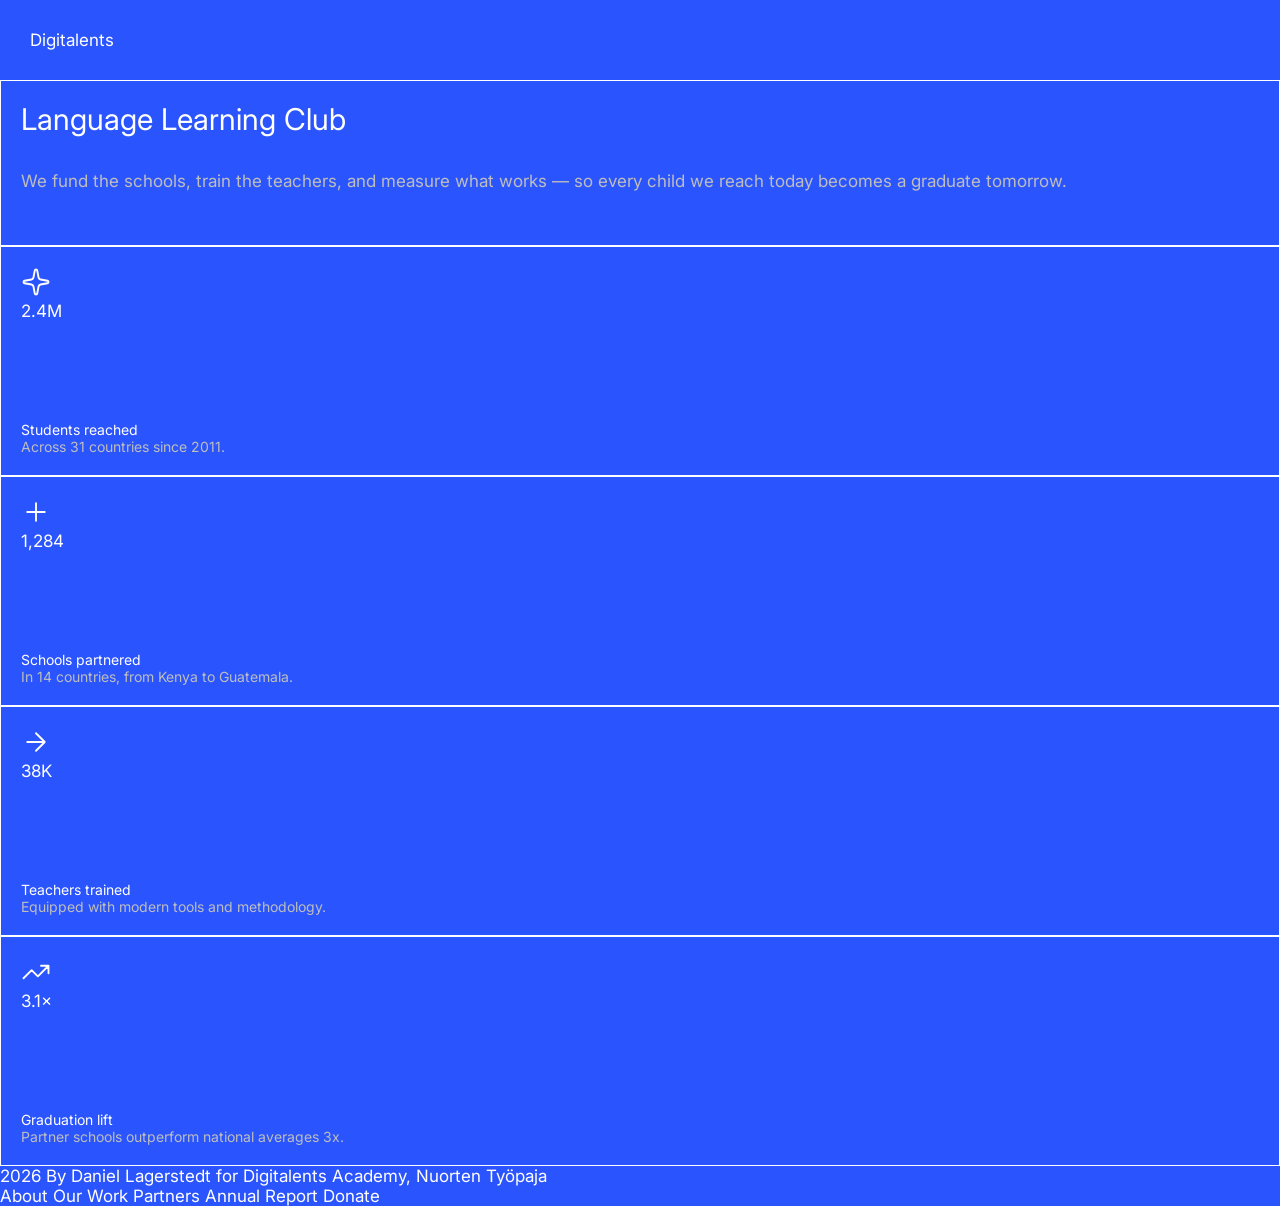
==== index.html @ 55ff86df "initial changes made" ====
<!DOCTYPE html>
<html lang="en">
<head>
  <meta charset="UTF-8">
  <meta name="viewport" content="width=device-width, initial-scale=1.0"> <!-- displays site properly based on user's device -->

  <link rel="icon" type="image/png" sizes="32x32" href="./assets/images/favicon-32x32.png">

  <title>Frontend Mentor | Grid landing page</title>

  <link rel="stylesheet" href="llc.css">
  <link rel="preconnect" href="https://fonts.googleapis.com">
<link rel="preconnect" href="https://fonts.gstatic.com" crossorigin>
<link href="https://fonts.googleapis.com/css2?family=Bai+Jamjuree:ital,wght@0,200;0,300;0,400;0,500;0,600;0,700;1,200;1,300;1,400;1,500;1,600;1,700&family=Inter:ital,opsz,wght@0,14..32,100..900;1,14..32,100..900&family=Montserrat:ital,wght@0,100..900;1,100..900&family=Outfit:wght@100..900&family=Roboto:ital,wght@0,100..900;1,100..900&display=swap" rel="stylesheet">
</head>
<body>

  <!-- Nav -->
   <div class="container">
  <nav>Digitalents</nav>

  <!-- Hero -->
  <div class="box">
    <div class="main-title">
    Language Learning Club</div>
    <p></p>

  <div class="low-description">We fund the schools, train the teachers, and measure what works — so every child we reach today becomes a graduate tomorrow.
    </div>
    <p></p>
    </div>

  <!-- Stats -->
  <div class="box">
    <div class="image-div">
    <img class="icon" src="assets/images/icon-sparkle.svg">
    </div>
  <div class="number-div">2.4M</div>
  <div class="description">
  <div>Students reached</div>
  <div class="low-description">Across 31 countries since 2011.</div>
  </div>
  </div>

  <div class="box">
    <div class="image-div">
    <img class="icon" src="assets/images/icon-plus.svg">
    </div>
  <div class="number-div">1,284</div>
  <div class="description">
  <div>Schools partnered</div>
  <div class="low-description">In 14 countries, from Kenya to Guatemala.</div>
  </div>
  </div>

  <div class="box">
    <div class="image-div">
    <img class="icon" src="assets/images/icon-arrow-right.svg">
    </div>
  <div class="number-div">38K</div>
  <div class="description">
  <div>Teachers trained</div>
  <div class="low-description">Equipped with modern tools and methodology.</div>
  </div>
  </div>

  <div class="box">
    <div class="image-div">
    <img class="icon" src="assets/images/icon-trending-up.svg">
    </div>
  <div class="number-div">3.1×</div>
  <div class="description">
  <div>Graduation lift</div>
  <div class="low-description">Partner schools outperform national averages 3x.</div>
  </div>
  </div>

  <!-- Footer -->
  <div>2026 By Daniel Lagerstedt for Digitalents Academy, Nuorten Työpaja
  </div>

  <!-- Menu panel — hidden until the hamburger is activated -->
  About
  Our Work
  Partners
  Annual Report
  Donate

</div>
</body>
</html>
---- llc.css ----
body {
  background-color: hsl(228, 99%, 58%);
  font-family: inter;
  color: white;
  font-size: 17px;
  margin: 0;
  padding: 0;
}
.container {

}
.main-title {
font-size: 30px;
}

.box {
  padding: 20px;
  border: solid;
  border-width: 0.5px;
  display: flex;
  flex-direction: column;
}
.description {
  font-size: 14px;
}

.low-description {
color: rgb(190, 190, 190);
}

.number-div {
  padding-bottom: 100px;
}

nav {
  padding: 30px;
}
.icon {
  height: 30px;
}
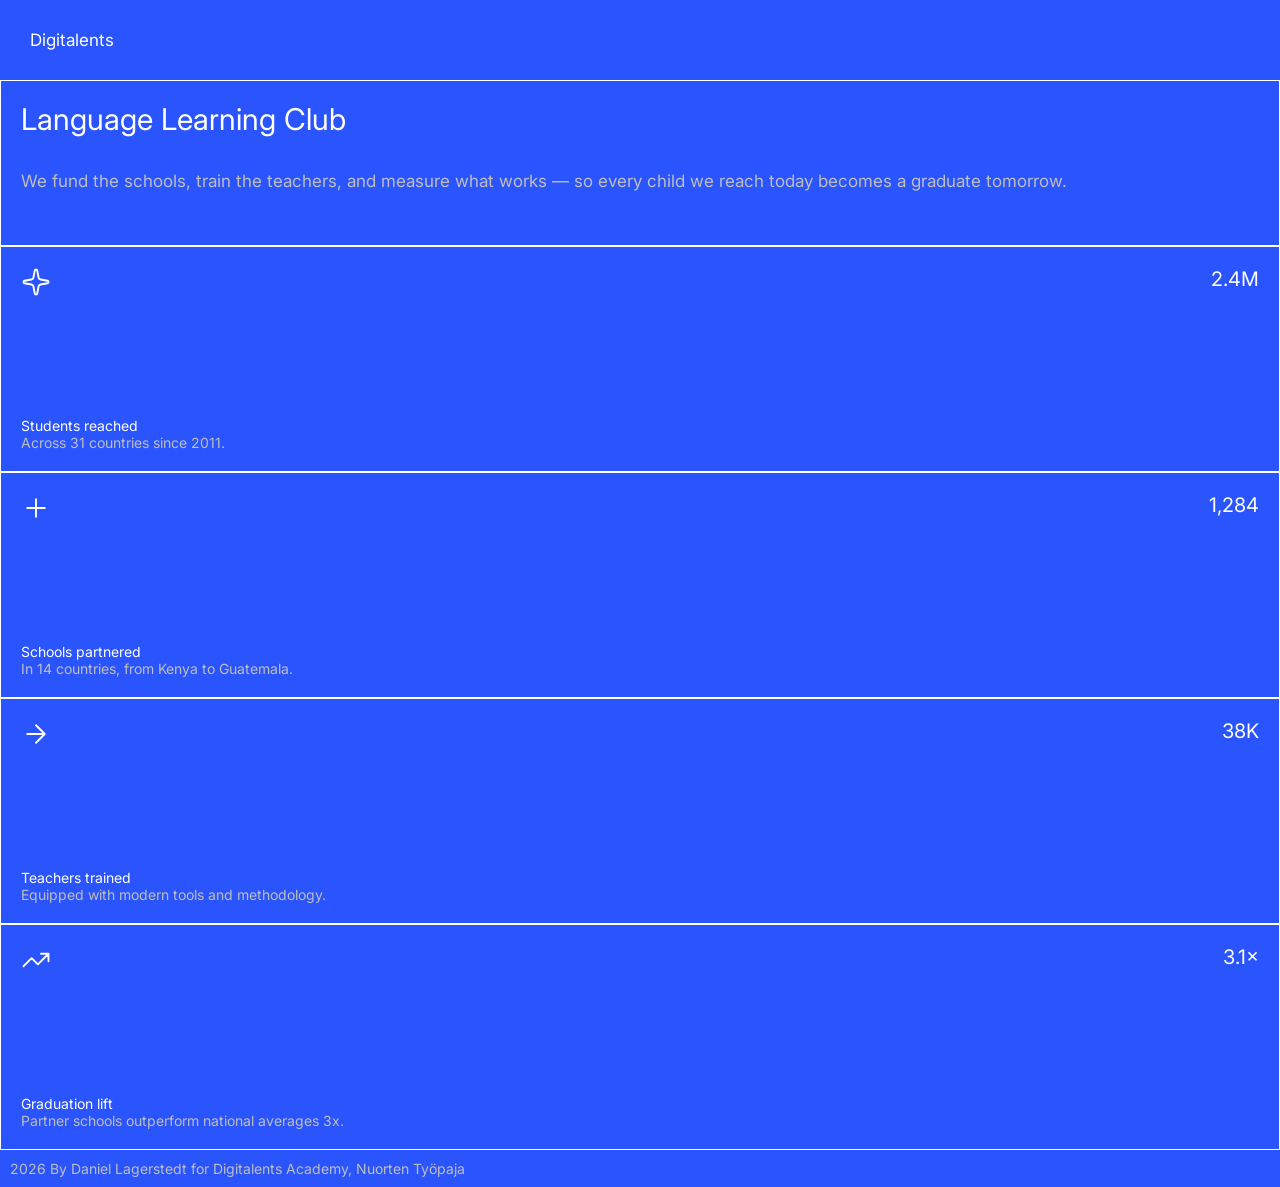
==== commit 66fa7ac8: "mobile development" ====
--- a/index.html
+++ b/index.html
@@ -32,10 +32,9 @@
 
   <!-- Stats -->
   <div class="box">
-    <div class="image-div">
+  <div class="number-div">
     <img class="icon" src="assets/images/icon-sparkle.svg">
-    </div>
-  <div class="number-div">2.4M</div>
+    2.4M</div>
   <div class="description">
   <div>Students reached</div>
   <div class="low-description">Across 31 countries since 2011.</div>
@@ -43,10 +42,9 @@
   </div>
 
   <div class="box">
-    <div class="image-div">
-    <img class="icon" src="assets/images/icon-plus.svg">
-    </div>
-  <div class="number-div">1,284</div>
+  <div class="number-div">
+        <img class="icon" src="assets/images/icon-plus.svg">
+    1,284</div>
   <div class="description">
   <div>Schools partnered</div>
   <div class="low-description">In 14 countries, from Kenya to Guatemala.</div>
@@ -54,10 +52,9 @@
   </div>
 
   <div class="box">
-    <div class="image-div">
-    <img class="icon" src="assets/images/icon-arrow-right.svg">
-    </div>
-  <div class="number-div">38K</div>
+  <div class="number-div">
+        <img class="icon" src="assets/images/icon-arrow-right.svg">
+    38K</div>
   <div class="description">
   <div>Teachers trained</div>
   <div class="low-description">Equipped with modern tools and methodology.</div>
@@ -65,10 +62,9 @@
   </div>
 
   <div class="box">
-    <div class="image-div">
-    <img class="icon" src="assets/images/icon-trending-up.svg">
-    </div>
-  <div class="number-div">3.1×</div>
+  <div class="number-div">
+        <img class="icon" src="assets/images/icon-trending-up.svg">
+    3.1×</div>
   <div class="description">
   <div>Graduation lift</div>
   <div class="low-description">Partner schools outperform national averages 3x.</div>
@@ -76,16 +72,17 @@
   </div>
 
   <!-- Footer -->
-  <div>2026 By Daniel Lagerstedt for Digitalents Academy, Nuorten Työpaja
-  </div>
+  <footer class="footer">2026 By Daniel Lagerstedt for Digitalents Academy, Nuorten Työpaja
+  </footer>
 
   <!-- Menu panel — hidden until the hamburger is activated -->
-  About
+<!--
+ About
   Our Work
   Partners
   Annual Report
-  Donate
-
+  Donate  
+-->
 </div>
 </body>
 </html>
--- a/llc.css
+++ b/llc.css
@@ -16,7 +16,7 @@
 .box {
   padding: 20px;
   border: solid;
-  border-width: 0.5px;
+  border-width: 0.1px;
   display: flex;
   flex-direction: column;
 }
@@ -29,7 +29,11 @@
 }
 
 .number-div {
-  padding-bottom: 100px;
+  padding-bottom: 120px;
+  display: flex;
+  flex-direction: row;
+  justify-content: space-between;
+  font-size: 20px;
 }
 
 nav {
@@ -37,4 +41,10 @@
 }
 .icon {
   height: 30px;
+}
+.footer {
+  font-size: 14px;
+  padding: 10px;
+  width: 80%;
+  color: rgb(190, 190, 190);
 }
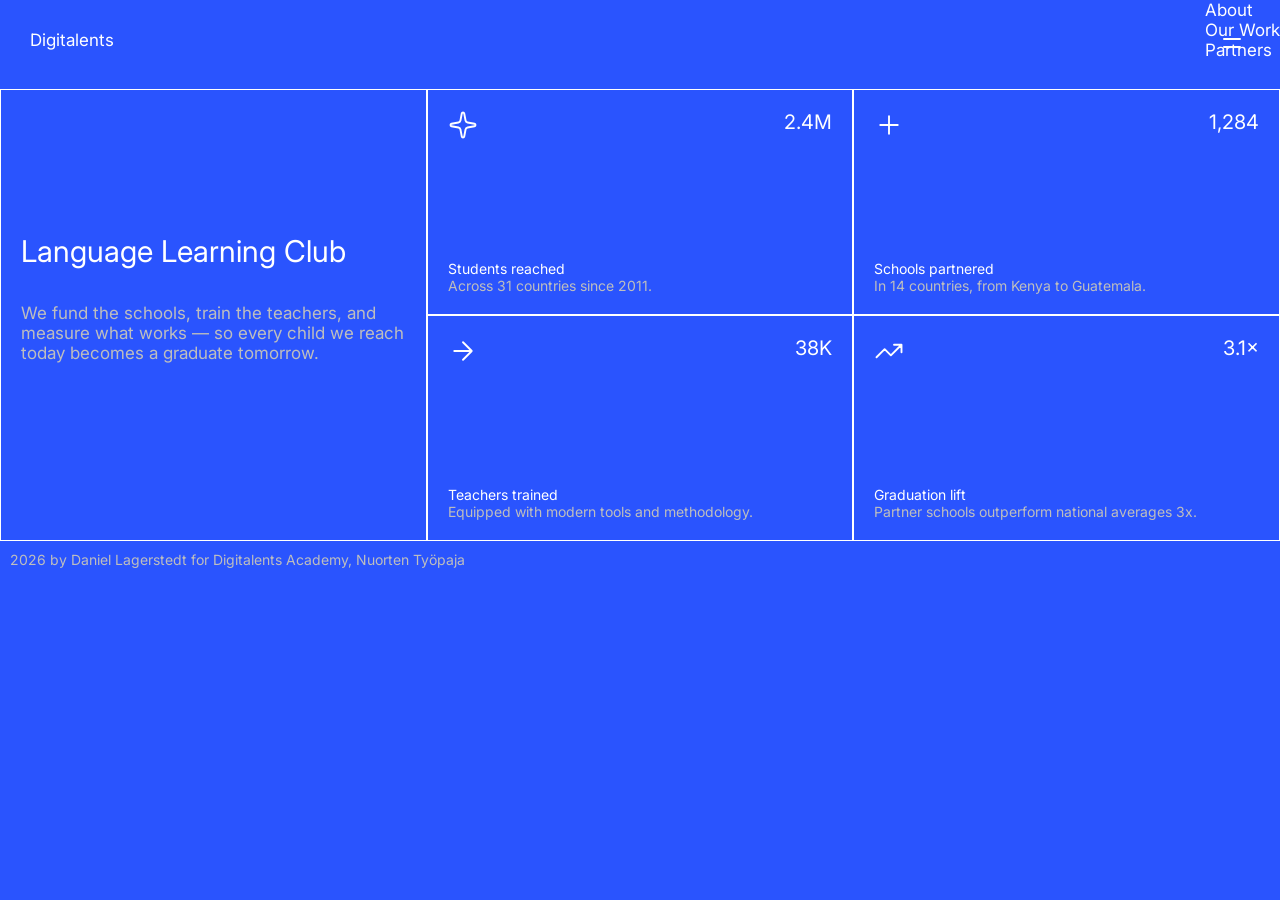
==== commit 05abb04a: "added various css things and grid and layout fixes" ====
--- a/index.html
+++ b/index.html
@@ -16,11 +16,16 @@
 <body>
 
   <!-- Nav -->
-   <div class="container">
-  <nav>Digitalents</nav>
+  <nav class="nav">Digitalents
+        <button class="nav-icon" onclick="
+          openMenu();
+          "><img class="nav-icon" src="assets/images/icon-menu.svg"></button>
+  </nav>
 
   <!-- Hero -->
-  <div class="box">
+      <div class="container">
+
+  <div class="box hero-box">
     <div class="main-title">
     Language Learning Club</div>
     <p></p>
@@ -31,7 +36,7 @@
     </div>
 
   <!-- Stats -->
-  <div class="box">
+  <div class="box stat-box">
   <div class="number-div">
     <img class="icon" src="assets/images/icon-sparkle.svg">
     2.4M</div>
@@ -41,7 +46,7 @@
   </div>
   </div>
 
-  <div class="box">
+  <div class="box stat-box">
   <div class="number-div">
         <img class="icon" src="assets/images/icon-plus.svg">
     1,284</div>
@@ -51,7 +56,7 @@
   </div>
   </div>
 
-  <div class="box">
+  <div class="box stat-box">
   <div class="number-div">
         <img class="icon" src="assets/images/icon-arrow-right.svg">
     38K</div>
@@ -61,7 +66,7 @@
   </div>
   </div>
 
-  <div class="box">
+  <div class="box stat-box">
   <div class="number-div">
         <img class="icon" src="assets/images/icon-trending-up.svg">
     3.1×</div>
@@ -70,19 +75,28 @@
   <div class="low-description">Partner schools outperform national averages 3x.</div>
   </div>
   </div>
-
+</div>
   <!-- Footer -->
-  <footer class="footer">2026 By Daniel Lagerstedt for Digitalents Academy, Nuorten Työpaja
+  <footer class="footer">2026 by Daniel Lagerstedt for Digitalents Academy, Nuorten Työpaja
   </footer>
 
   <!-- Menu panel — hidden until the hamburger is activated -->
-<!--
- About
-  Our Work
-  Partners
-  Annual Report
-  Donate  
--->
-</div>
+  <div class="hamburger-menu">
+  <div>About</div>
+  <div>Our Work</div>
+  <div>Partners</div>
+  </div>  
+
+  <script>
+    function openMenu() {
+
+    }
+  </script>
 </body>
 </html>
+
+<!-- 
+fix/create the sidebar, hide it,
+positions absolute or fixed i dont remember
+make it interactable
+-->
--- a/llc.css
+++ b/llc.css
@@ -6,11 +6,86 @@
   margin: 0;
   padding: 0;
 }
+
+.hamburger-menu {
+  position: absolute;
+  right: 0;
+  top: 0;
+  bottom: 0;
+  gap: 20px;
+}
+.nav {
+  display: flex;
+  justify-content: space-between;
+  padding: 30px;
+}
+.nav-icon {
+background-color: hsl(228, 99%, 58%);
+border: none;
+cursor: pointer;
+}
+
 .container {
 
 }
 .main-title {
 font-size: 30px;
+}
+
+.box {
+  padding: 20px;
+  border: solid;
+  border-width: 0.1px;
+  display: flex;
+  flex-direction: column;
+}
+.description {
+  font-size: 14px;
+}
+
+.low-description {
+color: rgb(190, 190, 190);
+}
+
+.number-div {
+  padding-bottom: 120px;
+  display: flex;
+  flex-direction: row;
+  justify-content: space-between;
+  font-size: 20px;
+}
+
+.icon {
+  height: 30px;
+}
+.footer {
+  font-size: 14px;
+  padding: 10px;
+  width: 80%;
+  color: rgb(190, 190, 190);
+}
+
+@media (min-width: 768px) {
+  body {
+  background-color: hsl(228, 99%, 58%);
+  font-family: inter;
+  color: white;
+  font-size: 17px;
+  margin: 0;
+  padding: 0;
+}
+.container {
+display: grid;
+grid-template-columns: repeat(3, 1fr);
+}
+.main-title {
+font-size: 30px;
+}
+
+.hero-box {
+ grid-column: 1;
+ grid-row: span 2;
+ justify-content: center;
 }
 
 .box {
@@ -47,4 +122,5 @@
   padding: 10px;
   width: 80%;
   color: rgb(190, 190, 190);
+}
 }
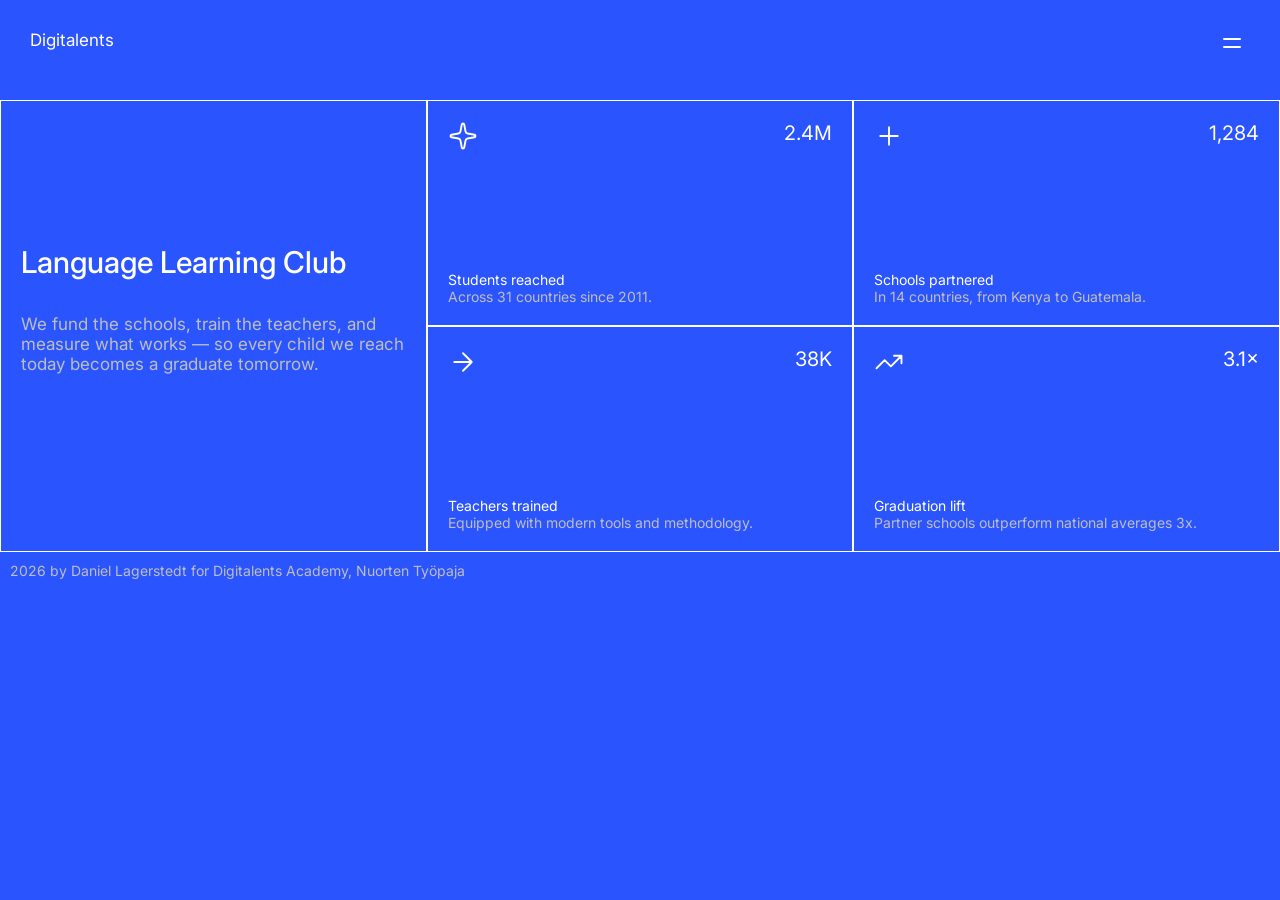
==== commit 8657c90e: "sidebar fix and interactivity added, colors changing" ====
--- a/index.html
+++ b/index.html
@@ -17,8 +17,8 @@
 
   <!-- Nav -->
   <nav class="nav">Digitalents
-        <button class="nav-icon" onclick="
-          openMenu();
+        <button class="nav-icon js-nav" onclick="
+          toggleMenu();
           "><img class="nav-icon" src="assets/images/icon-menu.svg"></button>
   </nav>
 
@@ -82,21 +82,49 @@
 
   <!-- Menu panel — hidden until the hamburger is activated -->
   <div class="hamburger-menu">
-  <div>About</div>
-  <div>Our Work</div>
-  <div>Partners</div>
+  <div class="hamburger-text">About</div>
+  <div class="hamburger-text">Our Work</div>
+  <div class="hamburger-text">Partners</div>
   </div>  
 
   <script>
-    function openMenu() {
-
+    function toggleMenu() {
+      const menu = document.querySelector('.hamburger-menu');
+      menu.classList.toggle('active');
+      const container = document.querySelector('.container');
+      container.classList.toggle('active');
+      const footer = document.querySelector('.footer');
+      footer.classList.toggle('active');
     }
   </script>
 </body>
 </html>
 
+
+
 <!-- 
-fix/create the sidebar, hide it,
-positions absolute or fixed i dont remember
-make it interactable
+About
+Start Speaking like a native
+A landing page for the Language Learning Club, a platform & community built for active learning & linguistic study.
+Landing page made by Daniel Lagerstedt at & for Digitalents Academy.
+
+Many people struggle with speaking in a new language. Theory can be complicated.
+A new theory and way of language learning
+Active learning through conversation
+An hour of learning
+Speak & learn with other people
+Language immersion
+
+Learning pronunciation
+
+Focus on pronunciation
+
+Through committed learning you can learn fluent pronunciation over time
+
+Check what Nikita has built
+
+Thanks to Krishna Regmi, Harry Salmio & Nikita
+Github page: https://github.com/lagerstedt1
+Send feedback on the landing page to daniel.lagerstedt1@gmail.com
+
 -->
--- a/llc.css
+++ b/llc.css
@@ -7,13 +7,6 @@
   padding: 0;
 }
 
-.hamburger-menu {
-  position: absolute;
-  right: 0;
-  top: 0;
-  bottom: 0;
-  gap: 20px;
-}
 .nav {
   display: flex;
   justify-content: space-between;
@@ -30,6 +23,7 @@
 }
 .main-title {
 font-size: 30px;
+font-weight: 500;
 }
 
 .box {
@@ -38,6 +32,11 @@
   border-width: 0.1px;
   display: flex;
   flex-direction: column;
+  transition: background-color 0.25s;
+}
+.box:hover {
+  cursor: pointer;
+  background-color: hsl(228, 94%, 64%);
 }
 .description {
   font-size: 14px;
@@ -73,13 +72,46 @@
   font-size: 17px;
   margin: 0;
   padding: 0;
+  display: flex;
+  flex-direction: column;
 }
 .container {
 display: grid;
 grid-template-columns: repeat(3, 1fr);
+margin-top: 100px;
+transition: background-color 0.3s ease;
+}
+
+.container.active, footer.active {
+  background-color:hsl(228, 91%, 48%);
 }
 .main-title {
 font-size: 30px;
+}
+
+.hamburger-menu {
+  display: none;
+}
+.hamburger-menu.active {
+  position: fixed;
+  right: 0;
+  top: 15.4%;
+  bottom: 0;
+  width: 30.3%;
+  background-color: hsl(228, 99%, 58%);
+  z-index: 99;
+  display: flex;
+  flex-direction: column;
+  gap: 20px;
+  align-items: end;
+  padding: 20px;
+  font-weight: 500;
+  font-size: 25px;
+}
+
+.hamburger-text:hover {
+  text-decoration: underline;
+  cursor: pointer;
 }
 
 .hero-box {
@@ -113,6 +145,14 @@
 
 nav {
   padding: 30px;
+  display: flex;
+  justify-content: space-between;
+  position: fixed;
+  top: 0;
+  left: 0;
+  right: 0;
+  z-index: 100;
+  background-color: hsl(228, 99%, 58%);
 }
 .icon {
   height: 30px;
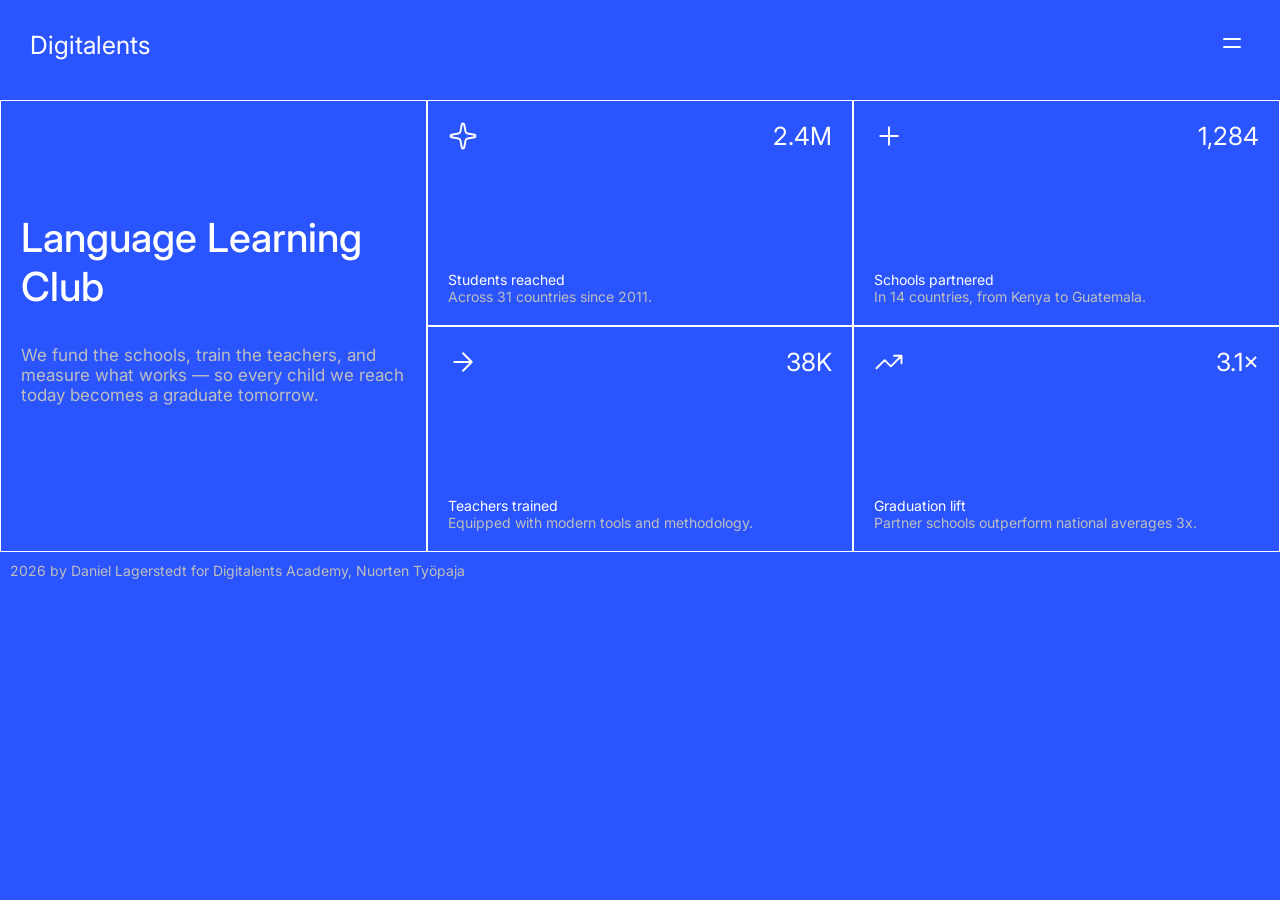
==== commit f22d1214: "css fix" ====
--- a/index.html
+++ b/index.html
@@ -6,7 +6,7 @@
 
   <link rel="icon" type="image/png" sizes="32x32" href="./assets/images/favicon-32x32.png">
 
-  <title>Frontend Mentor | Grid landing page</title>
+  <title>Language Learning Club</title>
 
   <link rel="stylesheet" href="llc.css">
   <link rel="preconnect" href="https://fonts.googleapis.com">
@@ -17,7 +17,7 @@
 
   <!-- Nav -->
   <nav class="nav">Digitalents
-        <button class="nav-icon js-nav" onclick="
+        <button class="nav-icon" onclick="
           toggleMenu();
           "><img class="nav-icon" src="assets/images/icon-menu.svg"></button>
   </nav>
--- a/llc.css
+++ b/llc.css
@@ -86,25 +86,26 @@
   background-color:hsl(228, 91%, 48%);
 }
 .main-title {
-font-size: 30px;
+font-size: 40px;
 }
 
 .hamburger-menu {
   display: none;
 }
 .hamburger-menu.active {
-  position: fixed;
+  position: absolute;
   right: 0;
-  top: 15.4%;
+  top: 101px;
   bottom: 0;
-  width: 30.3%;
+  width: 33.3%;
+  box-sizing: border-box;
   background-color: hsl(228, 99%, 58%);
-  z-index: 99;
+  z-index: 101;
   display: flex;
   flex-direction: column;
   gap: 20px;
   align-items: end;
-  padding: 20px;
+  padding: 40px;
   font-weight: 500;
   font-size: 25px;
 }
@@ -140,19 +141,23 @@
   display: flex;
   flex-direction: row;
   justify-content: space-between;
-  font-size: 20px;
+  font-size: 25px;
 }
 
 nav {
-  padding: 30px;
-  display: flex;
-  justify-content: space-between;
-  position: fixed;
+  padding: 10px;
+  display: grid;
+  grid-template-rows: repeat(3, 1fr);
+  position: absolute;
   top: 0;
   left: 0;
   right: 0;
   z-index: 100;
   background-color: hsl(228, 99%, 58%);
+  font-size: 25px;
+}
+.nav-icon {
+  font-size: 25px;
 }
 .icon {
   height: 30px;
@@ -163,4 +168,4 @@
   width: 80%;
   color: rgb(190, 190, 190);
 }
-}+}
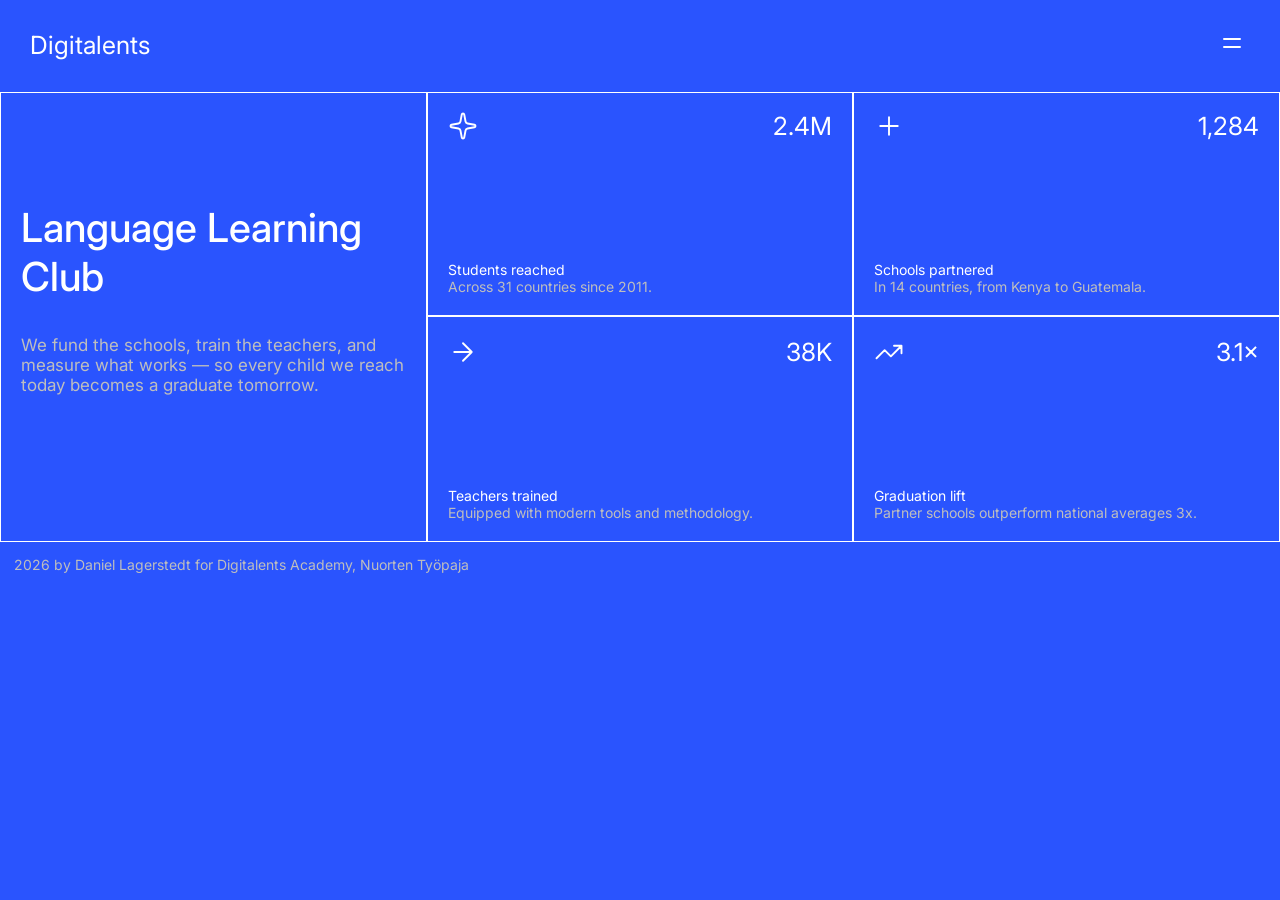
==== commit aa199eea: "readme update" ====
--- a/index.html
+++ b/index.html
@@ -4,7 +4,6 @@
   <meta charset="UTF-8">
   <meta name="viewport" content="width=device-width, initial-scale=1.0"> <!-- displays site properly based on user's device -->
 
-  <link rel="icon" type="image/png" sizes="32x32" href="./assets/images/favicon-32x32.png">
 
   <title>Language Learning Club</title>
 
--- a/llc.css
+++ b/llc.css
@@ -11,6 +11,8 @@
   display: flex;
   justify-content: space-between;
   padding: 30px;
+  border-bottom: solid;
+  border-width: 0.1px;
 }
 .nav-icon {
 background-color: hsl(228, 99%, 58%);
@@ -18,9 +20,6 @@
 cursor: pointer;
 }
 
-.container {
-
-}
 .main-title {
 font-size: 30px;
 font-weight: 500;
@@ -51,7 +50,7 @@
   display: flex;
   flex-direction: row;
   justify-content: space-between;
-  font-size: 20px;
+  font-size: 30px;
 }
 
 .icon {
@@ -60,42 +59,78 @@
 .footer {
   font-size: 14px;
   padding: 10px;
-  width: 80%;
+  width: 90%;
   color: rgb(190, 190, 190);
+}
+.container.active, footer.active {
+  background-color:hsl(228, 91%, 48%);
+  opacity: 0.6;
+}
+
+@media (max-width: 768px) {
+  
+.hamburger-menu {
+  position: fixed;
+  right: 0;
+  top: 0;
+  left: 0;
+  box-sizing: border-box;
+  background-color: hsl(228, 99%, 58%);
+  z-index: 100;
+  display: flex;
+  flex-direction: column;
+  gap: 20px;
+  align-items: center;
+  padding-top: 110px;
+  padding-bottom: 40px;
+  font-weight: 400;
+  font-size: 30px;
+  transform: translateY(-100%);
+  transition: transform 0.4s cubic-bezier(0.25, 1, 0.5, 1);
+}
+.hamburger-menu.active {
+  transform: translateY(0);
+}
+
+nav {
+  padding: 10px;
+  display: grid;
+  grid-template-rows: repeat(3, 1fr);
+  position: fixed;
+  top: 0;
+  left: 0;
+  right: 0;
+  z-index: 102;
+  background-color: hsl(228, 99%, 58%);
+  font-size: 25px;
+}
+.container {
+  margin-top: 70px;
+}
 }
 
 @media (min-width: 768px) {
   body {
-  background-color: hsl(228, 99%, 58%);
-  font-family: inter;
-  color: white;
-  font-size: 17px;
-  margin: 0;
-  padding: 0;
   display: flex;
   flex-direction: column;
 }
 .container {
 display: grid;
 grid-template-columns: repeat(3, 1fr);
-margin-top: 100px;
+margin-top: 90px;
 transition: background-color 0.3s ease;
 }
 
-.container.active, footer.active {
-  background-color:hsl(228, 91%, 48%);
-}
+
 .main-title {
 font-size: 40px;
 }
 
+
 .hamburger-menu {
-  display: none;
-}
-.hamburger-menu.active {
-  position: absolute;
+  position: fixed;
   right: 0;
-  top: 101px;
+  top: 93px;
   bottom: 0;
   width: 33.3%;
   box-sizing: border-box;
@@ -104,10 +139,15 @@
   display: flex;
   flex-direction: column;
   gap: 20px;
-  align-items: end;
+  align-items: flex-end;
   padding: 40px;
-  font-weight: 500;
-  font-size: 25px;
+  font-weight: 400;
+  font-size: 30px;
+  transform: translateX(100%);
+  transition: transform 0.4s cubic-bezier(0.25, 1, 0.5, 1);
+}
+.hamburger-menu.active {
+  transform: translateX(0);
 }
 
 .hamburger-text:hover {
@@ -121,34 +161,14 @@
  justify-content: center;
 }
 
-.box {
-  padding: 20px;
-  border: solid;
-  border-width: 0.1px;
-  display: flex;
-  flex-direction: column;
-}
-.description {
-  font-size: 14px;
-}
-
-.low-description {
-color: rgb(190, 190, 190);
-}
-
 .number-div {
-  padding-bottom: 120px;
-  display: flex;
-  flex-direction: row;
-  justify-content: space-between;
   font-size: 25px;
 }
 
 nav {
-  padding: 10px;
   display: grid;
   grid-template-rows: repeat(3, 1fr);
-  position: absolute;
+  position: fixed;
   top: 0;
   left: 0;
   right: 0;
@@ -159,13 +179,8 @@
 .nav-icon {
   font-size: 25px;
 }
-.icon {
-  height: 30px;
-}
 .footer {
-  font-size: 14px;
-  padding: 10px;
-  width: 80%;
-  color: rgb(190, 190, 190);
+  padding: 14px;
+  width: 70%;
 }
 }
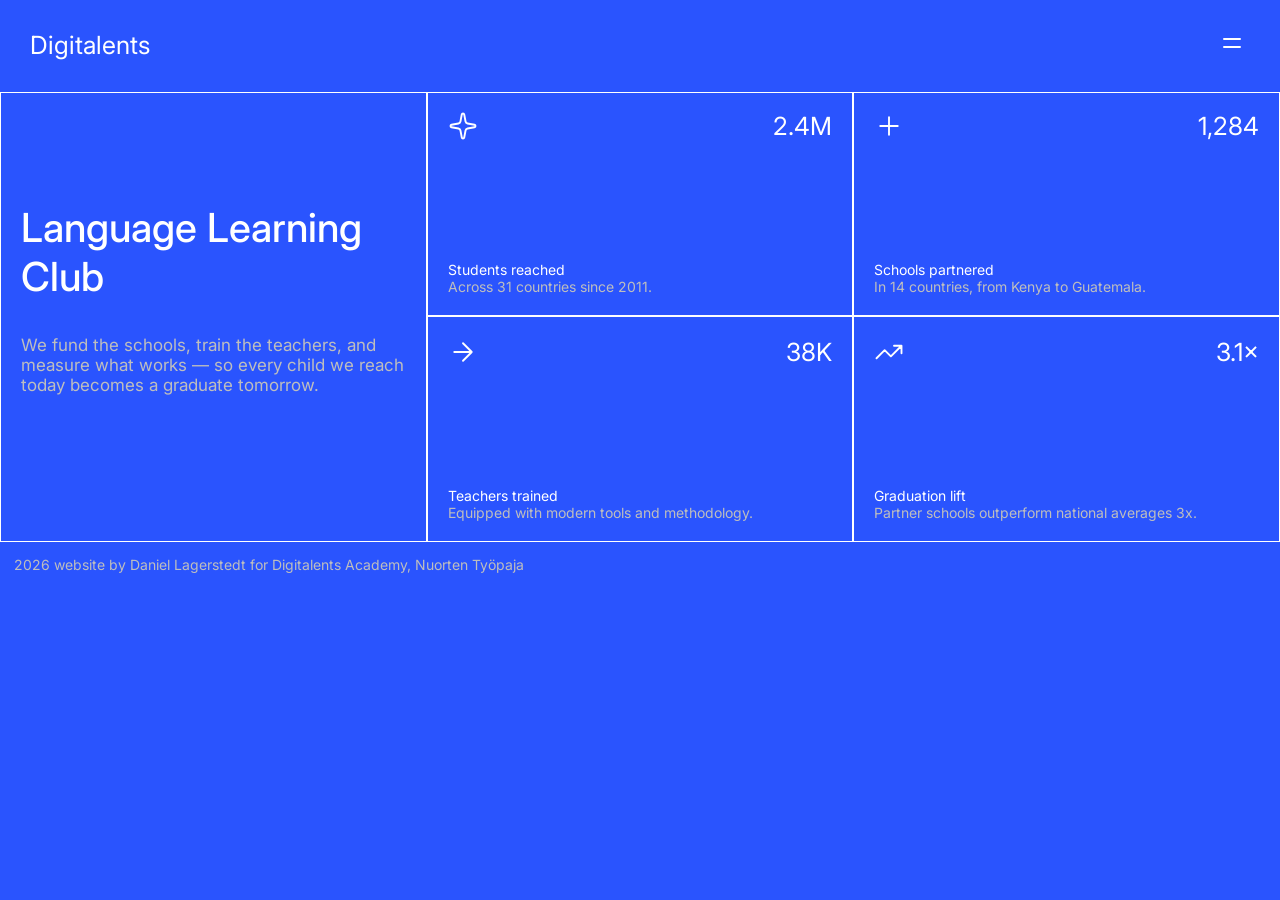
==== commit dbc1890a: "new pages added" ====
--- a/index.html
+++ b/index.html
@@ -76,14 +76,14 @@
   </div>
 </div>
   <!-- Footer -->
-  <footer class="footer">2026 by Daniel Lagerstedt for Digitalents Academy, Nuorten Työpaja
+  <footer class="footer">2026 website by Daniel Lagerstedt for Digitalents Academy, Nuorten Työpaja
   </footer>
 
   <!-- Menu panel — hidden until the hamburger is activated -->
   <div class="hamburger-menu">
-  <div class="hamburger-text">About</div>
-  <div class="hamburger-text">Our Work</div>
-  <div class="hamburger-text">Partners</div>
+  <a class="hamburger-text" href="about.html">About</a>
+  <a class="hamburger-text" href="our-work.html">Our Work</a>
+  <a class="hamburger-text" href="partners.html">Partners</a>
   </div>  
 
   <script>
@@ -102,28 +102,11 @@
 
 
 <!-- 
-About
-Start Speaking like a native
-A landing page for the Language Learning Club, a platform & community built for active learning & linguistic study.
-Landing page made by Daniel Lagerstedt at & for Digitalents Academy.
 
-Many people struggle with speaking in a new language. Theory can be complicated.
-A new theory and way of language learning
-Active learning through conversation
-An hour of learning
-Speak & learn with other people
-Language immersion
 
-Learning pronunciation
+<div class="description">Send feedback on the landing page to daniel.lagerstedt1@gmail.com</div>
 
-Focus on pronunciation
 
-Through committed learning you can learn fluent pronunciation over time
 
-Check what Nikita has built
-
-Thanks to Krishna Regmi, Harry Salmio & Nikita
-Github page: https://github.com/lagerstedt1
-Send feedback on the landing page to daniel.lagerstedt1@gmail.com
-
+needs a logo
 -->
--- a/llc.css
+++ b/llc.css
@@ -5,6 +5,11 @@
   font-size: 17px;
   margin: 0;
   padding: 0;
+}
+
+.hamburger-text {
+  color: white;
+  text-decoration: none;
 }
 
 .nav {
@@ -59,7 +64,6 @@
 .footer {
   font-size: 14px;
   padding: 10px;
-  width: 90%;
   color: rgb(190, 190, 190);
 }
 .container.active, footer.active {
@@ -181,6 +185,5 @@
 }
 .footer {
   padding: 14px;
-  width: 70%;
 }
 }
